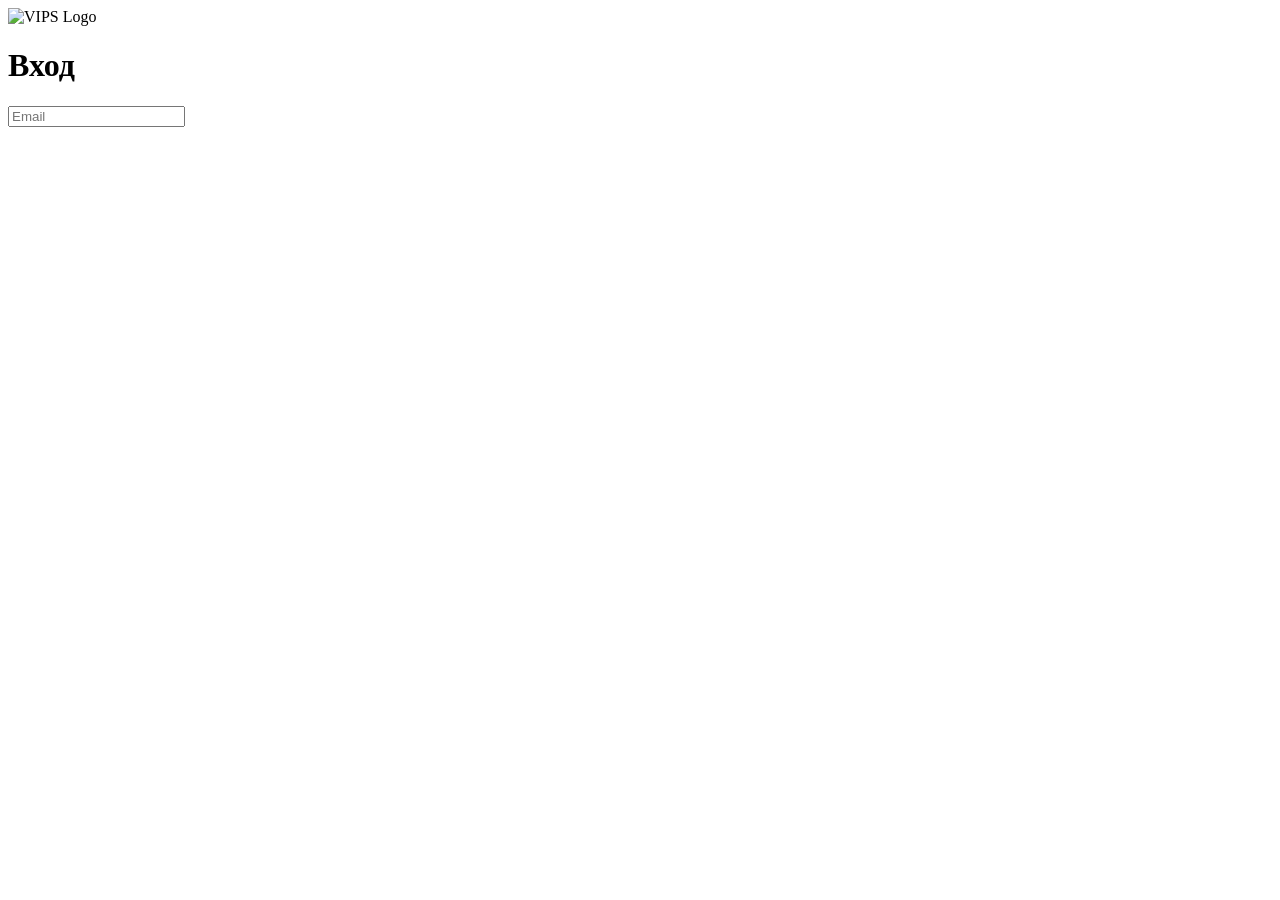
==== login.html @ 3961d371 "Add files via upload" ====
<!DOCTYPE html>
<html lang="en">
<head>
    <meta charset="UTF-8">
    <meta name="viewport" content="width=device-width, initial-scale=1.0">
    <title>Вход</title>
    <link rel="stylesheet" href="style.css">
</head>
<body>
    <header>
        <img src="assets/logo.png" alt="VIPS Logo">
    </header>
    <main>
        <h1>Вход</h1>
        <form action="#" method="post">
            <input type="email" name="email" placeholder="Email">
            <input type="password" name="password"
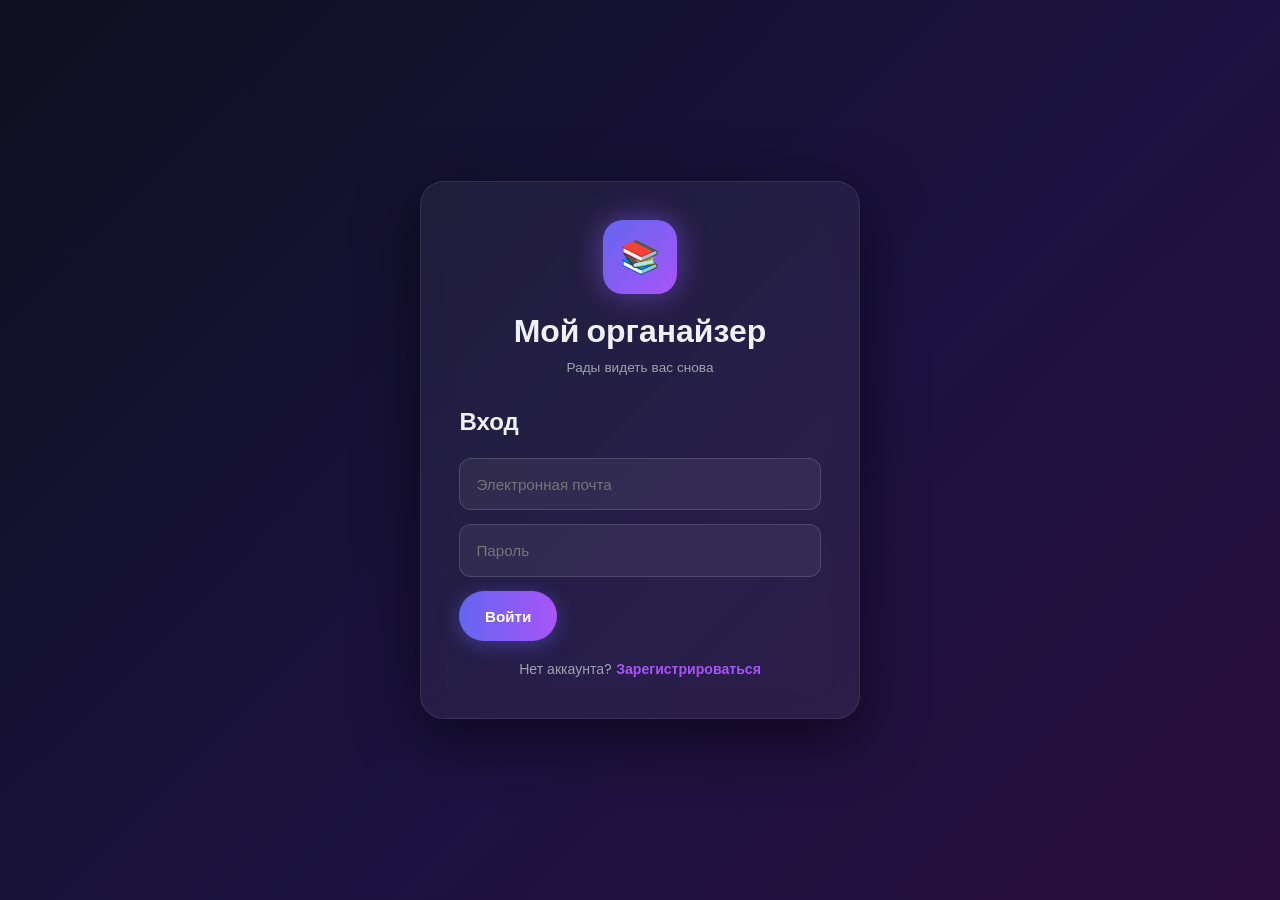
==== commit 29fa1f72: "Add files via upload" ====
--- a/login.html
+++ b/login.html
@@ -1,17 +1,33 @@
 <!DOCTYPE html>
-<html lang="en">
+<html lang="ru">
 <head>
-    <meta charset="UTF-8">
-    <meta name="viewport" content="width=device-width, initial-scale=1.0">
-    <title>Вход</title>
-    <link rel="stylesheet" href="style.css">
+  <meta charset="UTF-8">
+  <meta name="viewport" content="width=device-width, initial-scale=1.0">
+  <title>Мой органайзер — вход</title>
+  <link rel="preconnect" href="https://fonts.googleapis.com">
+  <link href="https://fonts.googleapis.com/css2?family=Poppins:wght@300;400;600;700&display=swap" rel="stylesheet">
+  <link rel="stylesheet" href="style.css">
 </head>
 <body>
-    <header>
-        <img src="assets/logo.png" alt="VIPS Logo">
-    </header>
-    <main>
-        <h1>Вход</h1>
-        <form action="#" method="post">
-            <input type="email" name="email" placeholder="Email">
-            <input type="password" name="password"
+  <div class="auth-wrap">
+    <div class="auth-card">
+      <div class="logo-area">
+        <div class="logo-icon">📚</div>
+        <h1>Мой органайзер</h1>
+        <p class="subtitle">Рады видеть вас снова</p>
+      </div>
+
+      <h2>Вход</h2>
+      <form id="loginForm">
+        <input type="email" id="logEmail" placeholder="Электронная почта" required>
+        <input type="password" id="logPass" placeholder="Пароль" required>
+        <input type="password" id="logCode" class="hidden" placeholder="Код доступа">
+        <button type="submit" class="btn-main">Войти</button>
+      </form>
+
+      <p class="switch">Нет аккаунта? <a href="index.html">Зарегистрироваться</a></p>
+    </div>
+  </div>
+  <script src="app.js"></script>
+</body>
+</html>
--- a/style.css
+++ b/style.css
@@ -0,0 +1,176 @@
+@import url('https://fonts.googleapis.com/css2?family=Poppins:wght@300;400;600;700&display=swap');
+
+:root {
+  --accent: #6366f1;
+  --accent-2: #a855f7;
+  --bg: #0f1020;
+  --panel: rgba(255,255,255,.05);
+  --text: #f1f1f5;
+  --muted: #9ca3af;
+  --danger: #ef4444;
+  --ok: #22c55e;
+}
+
+* { margin: 0; padding: 0; box-sizing: border-box; }
+
+body {
+  font-family: 'Poppins', sans-serif;
+  color: var(--text);
+  background: linear-gradient(135deg, #0f1020 0%, #1b1240 55%, #2a0e3f 100%);
+  background-attachment: fixed;
+  min-height: 100vh;
+}
+
+/* ===== Экраны входа и регистрации ===== */
+.auth-wrap { min-height: 100vh; display: flex; align-items: center; justify-content: center; padding: 1.5rem; }
+
+.auth-card {
+  width: 100%; max-width: 440px;
+  background: var(--panel);
+  border: 1px solid rgba(255,255,255,.09);
+  border-radius: 24px;
+  padding: 2.4rem;
+  backdrop-filter: blur(14px);
+  box-shadow: 0 18px 60px rgba(0,0,0,.55);
+  animation: rise .6s ease both;
+}
+
+.logo-area { text-align: center; margin-bottom: 1.6rem; }
+.logo-icon {
+  width: 74px; height: 74px; margin: 0 auto .8rem;
+  display: flex; align-items: center; justify-content: center;
+  font-size: 2rem; border-radius: 20px;
+  background: linear-gradient(135deg, var(--accent), var(--accent-2));
+  box-shadow: 0 0 30px rgba(139,92,246,.55);
+}
+.subtitle { color: var(--muted); font-size: .85rem; margin-top: .2rem; }
+.auth-card h2 { margin-bottom: 1.2rem; font-weight: 600; }
+
+input, select, textarea {
+  width: 100%; padding: .85rem 1rem;
+  margin-bottom: .9rem;
+  border-radius: 12px;
+  border: 1px solid rgba(255,255,255,.14);
+  background: rgba(255,255,255,.06);
+  color: var(--text); font-size: .95rem; outline: none;
+  font-family: inherit;
+  transition: border-color .25s, box-shadow .25s;
+}
+input:focus, select:focus, textarea:focus {
+  border-color: var(--accent);
+  box-shadow: 0 0 0 4px rgba(99,102,241,.22);
+}
+textarea { min-height: 140px; resize: vertical; }
+
+.role-row { display: flex; gap: .5rem; margin-bottom: 1rem; flex-wrap: wrap; }
+.role-chip {
+  flex: 1; text-align: center; padding: .55rem .4rem;
+  border-radius: 50px; cursor: pointer; font-size: .82rem;
+  border: 1px solid rgba(255,255,255,.15);
+  background: rgba(255,255,255,.05);
+  transition: all .25s;
+}
+.role-chip:has(input:checked) {
+  background: linear-gradient(90deg, var(--accent), var(--accent-2));
+  border-color: transparent; font-weight: 600;
+}
+.role-chip input { display: none; }
+
+.btn-main, .btn-exit {
+  padding: .85rem 1.6rem; border: none; border-radius: 50px;
+  font-weight: 600; font-size: .95rem; color: #fff; cursor: pointer;
+  background: linear-gradient(90deg, var(--accent), var(--accent-2));
+  box-shadow: 0 4px 20px rgba(99,102,241,.4);
+  transition: transform .2s, box-shadow .2s;
+  font-family: inherit;
+}
+.btn-main:hover { transform: translateY(-2px); box-shadow: 0 8px 28px rgba(168,85,247,.5); }
+.btn-exit { background: linear-gradient(90deg, #ef4444, #b91c1c); padding: .55rem 1.3rem; font-size: .85rem; }
+
+.switch { text-align: center; margin-top: 1.1rem; color: var(--muted); font-size: .88rem; }
+.switch a { color: var(--accent-2); text-decoration: none; font-weight: 600; }
+.hidden { display: none !important; }
+
+/* ===== Шапка кабинетов ===== */
+.topbar {
+  display: flex; align-items: center; gap: 1rem;
+  padding: .9rem 1.6rem;
+  background: rgba(10,10,25,.85);
+  border-bottom: 1px solid rgba(255,255,255,.08);
+  backdrop-filter: blur(10px);
+  position: sticky; top: 0; z-index: 50;
+}
+.brand { font-weight: 700; font-size: 1.1rem; flex: 1; }
+.user-badge {
+  background: rgba(255,255,255,.08); padding: .4rem 1rem;
+  border-radius: 50px; font-size: .85rem; color: var(--muted);
+}
+
+/* ===== Вкладки ===== */
+.tabs { display: flex; gap: .6rem; padding: 1rem 1.6rem; flex-wrap: wrap; }
+.tab {
+  padding: .6rem 1.4rem; border-radius: 50px; border: 1px solid rgba(255,255,255,.14);
+  background: rgba(255,255,255,.05); color: var(--muted);
+  cursor: pointer; font-family: inherit; font-size: .9rem; font-weight: 500;
+  transition: all .25s;
+}
+.tab.active {
+  background: linear-gradient(90deg, var(--accent), var(--accent-2));
+  color: #fff; border-color: transparent;
+}
+
+main { max-width: 960px; margin: 0 auto; padding: .5rem 1.4rem 3rem; }
+
+.panel {
+  background: var(--panel);
+  border: 1px solid rgba(255,255,255,.09);
+  border-radius: 20px; padding: 1.8rem;
+  backdrop-filter: blur(10px);
+  box-shadow: 0 10px 40px rgba(0,0,0,.4);
+  animation: rise .5s ease both; margin-bottom: 1.4rem;
+}
+.panel h2 { margin-bottom: 1.2rem; }
+.panel h3 { margin: 1.4rem 0 .8rem; }
+
+/* ===== Таблицы ===== */
+table { width: 100%; border-collapse: collapse; }
+th, td { padding: .75rem .9rem; text-align: left; border-bottom: 1px solid rgba(255,255,255,.08); font-size: .92rem; }
+th { color: var(--accent-2); text-transform: uppercase; font-size: .72rem; letter-spacing: 1px; }
+tr:hover td { background: rgba(255,255,255,.04); }
+
+/* ===== Карточки статистики ===== */
+.stat-cards { display: flex; gap: 1rem; margin-bottom: 1.2rem; flex-wrap: wrap; }
+.stat-card {
+  flex: 1; min-width: 140px; text-align: center;
+  background: linear-gradient(135deg, rgba(99,102,241,.18), rgba(168,85,247,.18));
+  border: 1px solid rgba(255,255,255,.1);
+  border-radius: 18px; padding: 1.2rem;
+}
+.stat-card span { font-size: 2rem; font-weight: 700; display: block; }
+.stat-card small { color: var(--muted); }
+
+/* ===== Курсы ===== */
+.course-grid { display: grid; grid-template-columns: repeat(auto-fill, minmax(220px, 1fr)); gap: 1rem; margin-bottom: 1.4rem; }
+.course-card {
+  padding: 1.6rem 1.2rem; border-radius: 18px; cursor: pointer;
+  border: 1px solid rgba(255,255,255,.12);
+  background: rgba(255,255,255,.05); color: var(--text);
+  font-family: inherit; font-size: .98rem; text-align: left;
+  transition: transform .25s, border-color .25s;
+}
+.course-card:hover { transform: translateY(-4px); border-color: var(--accent); }
+.task-text { color: var(--muted); margin-bottom: 1rem; line-height: 1.6; }
+#courseWork { border: 2px solid var(--accent); border-radius: 18px; padding: 1.4rem; margin-top: 1rem; }
+#courseResult { margin-top: 1rem; padding: 1rem; border-radius: 12px; color: var(--ok); background: rgba(34,197,94,.1); }
+
+.form-row { display: flex; gap: .7rem; margin-bottom: 1.2rem; flex-wrap: wrap; }
+.form-row input, .form-row select { flex: 1; min-width: 120px; margin-bottom: 0; }
+.form-row button { flex: 0; }
+
+@keyframes rise { from { opacity: 0; transform: translateY(22px); } to { opacity: 1; transform: translateY(0); } }
+
+@media (max-width: 640px) {
+  .auth-card { padding: 1.6rem; }
+  .panel { padding: 1.2rem; }
+  th, td { padding: .55rem .5rem; font-size: .82rem; }
+}
